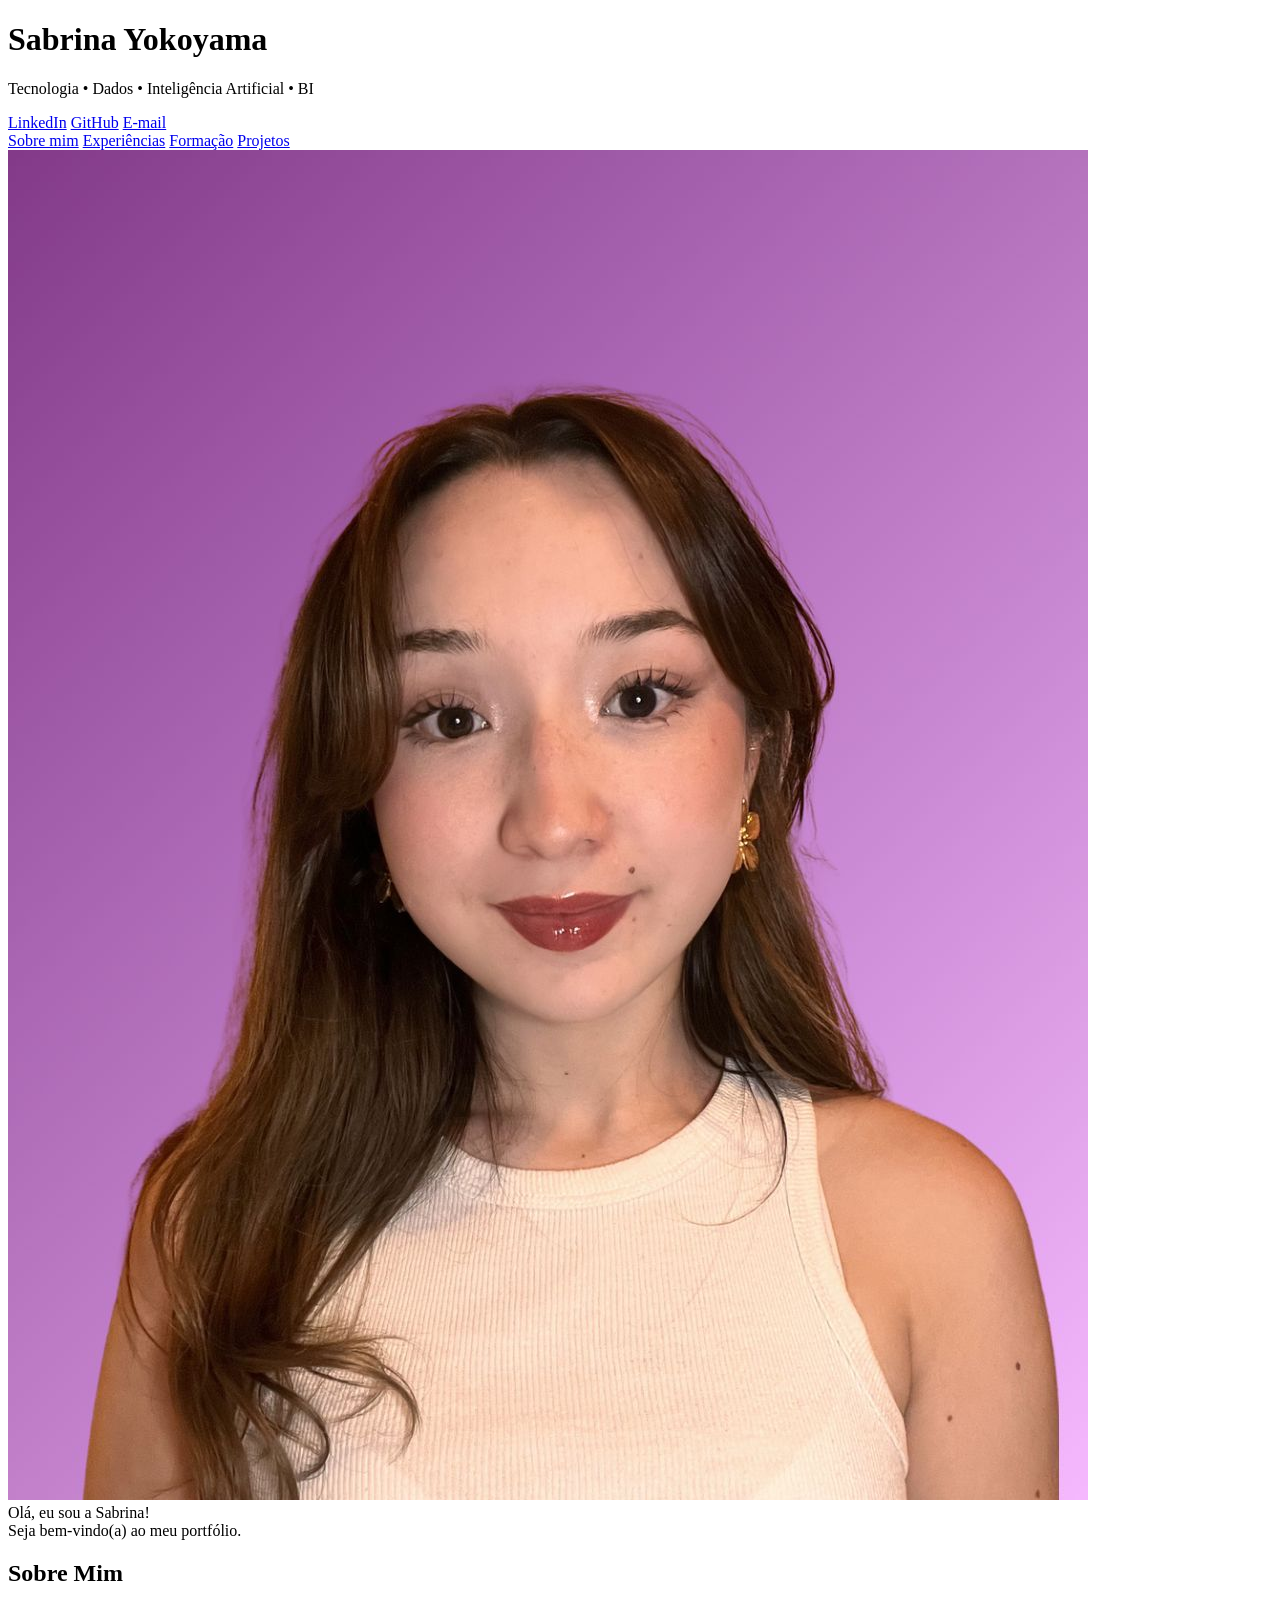
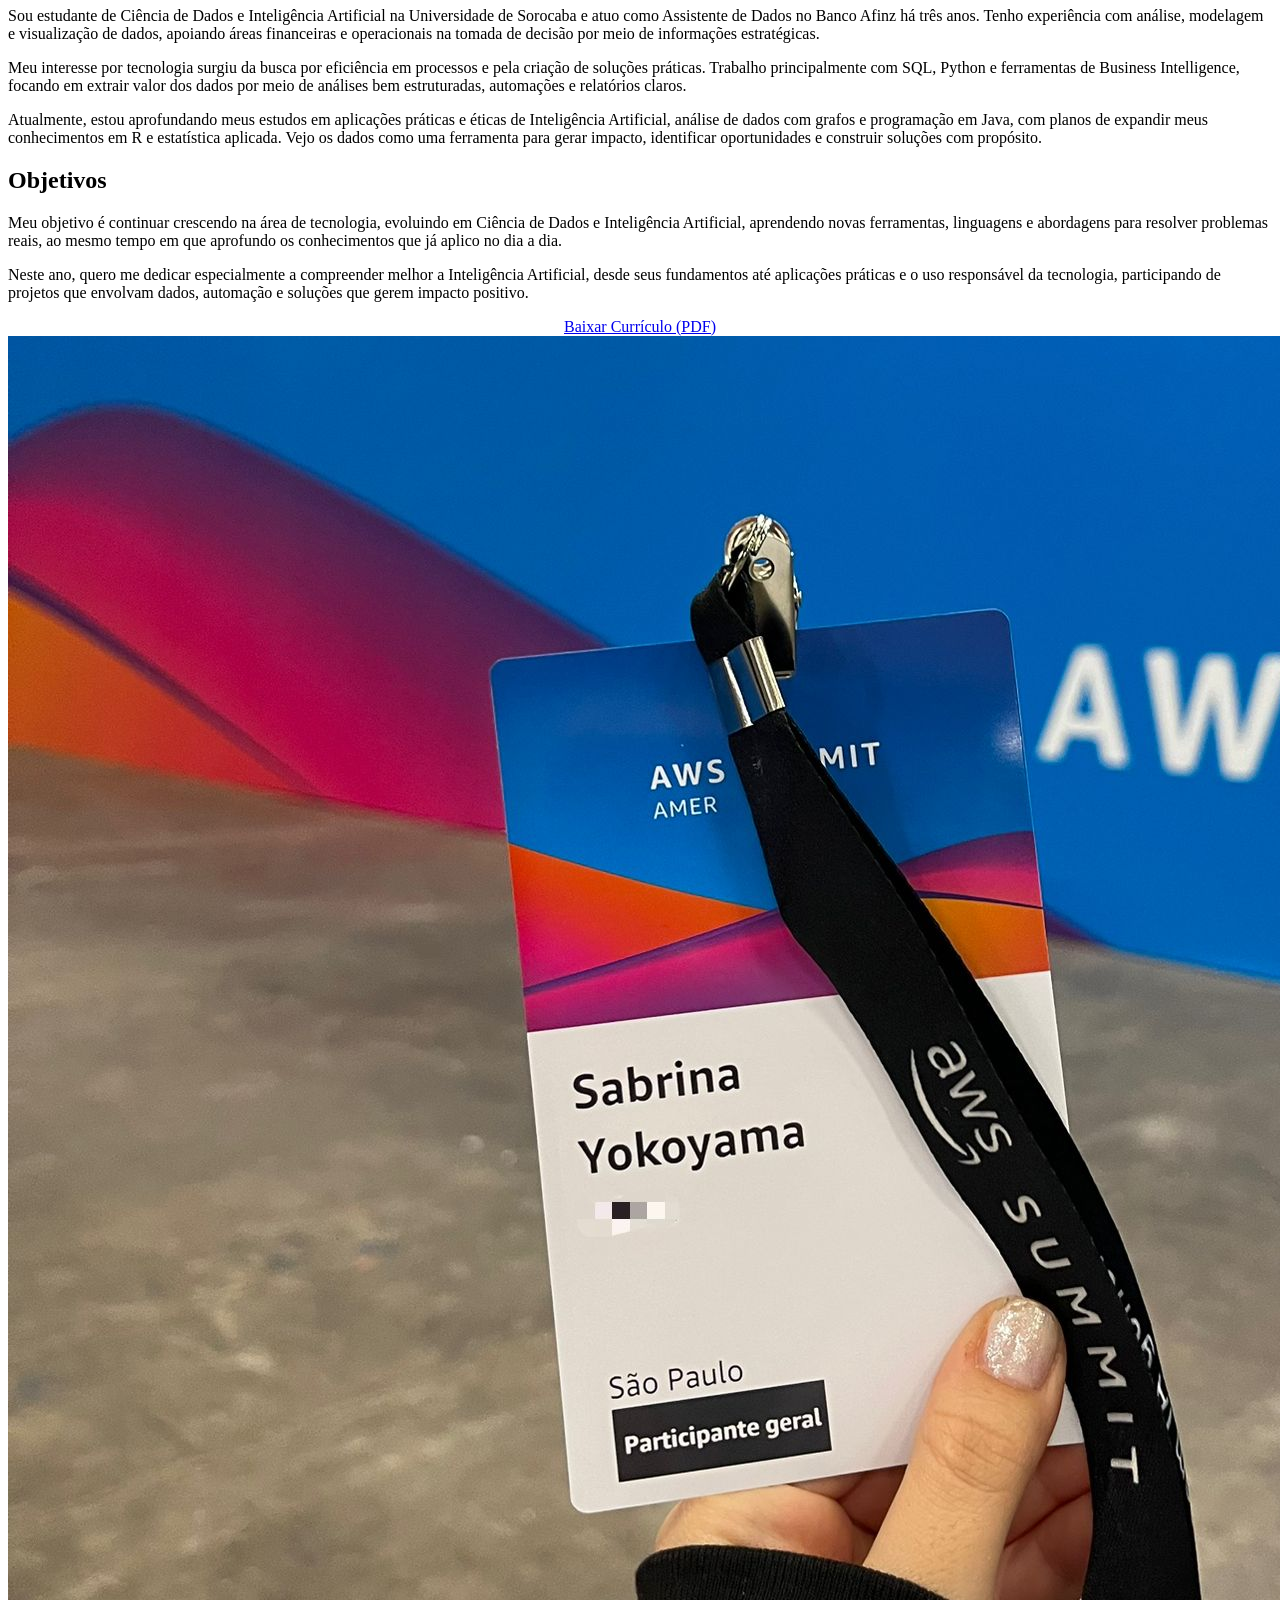
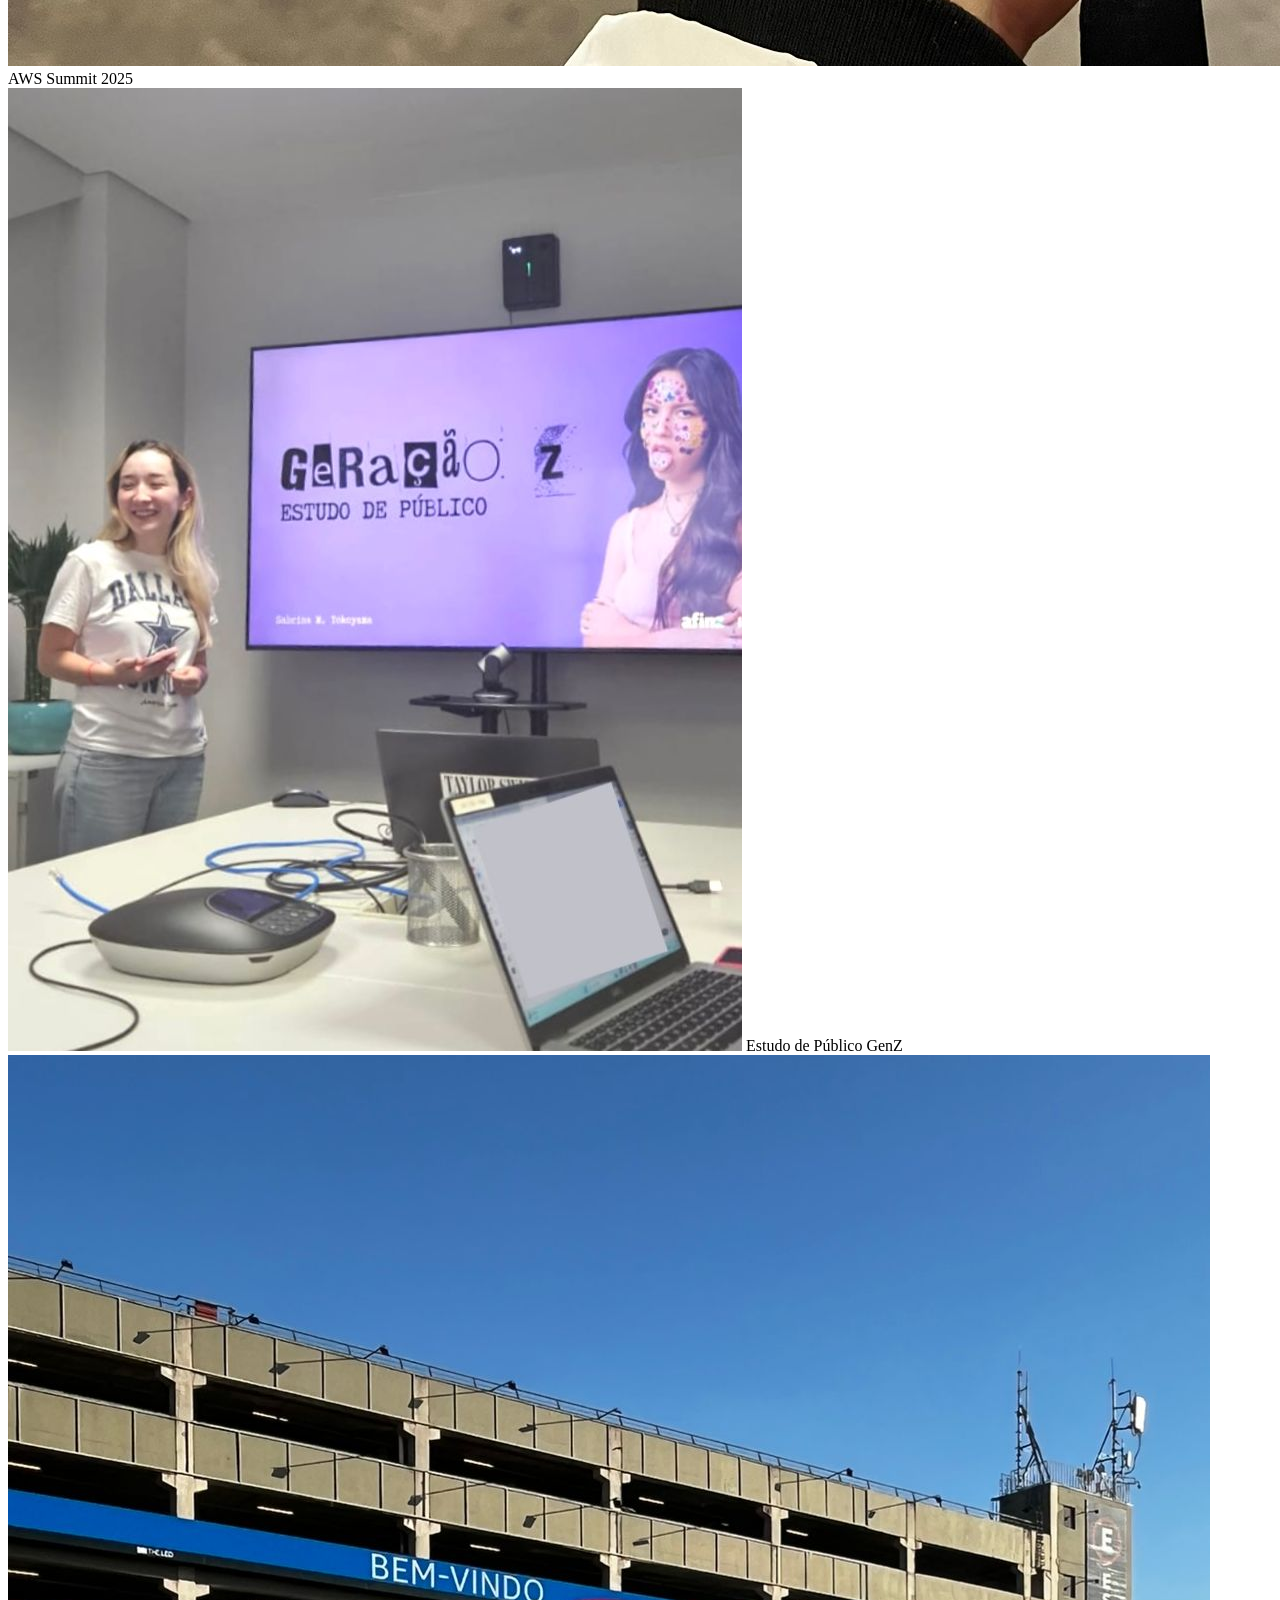
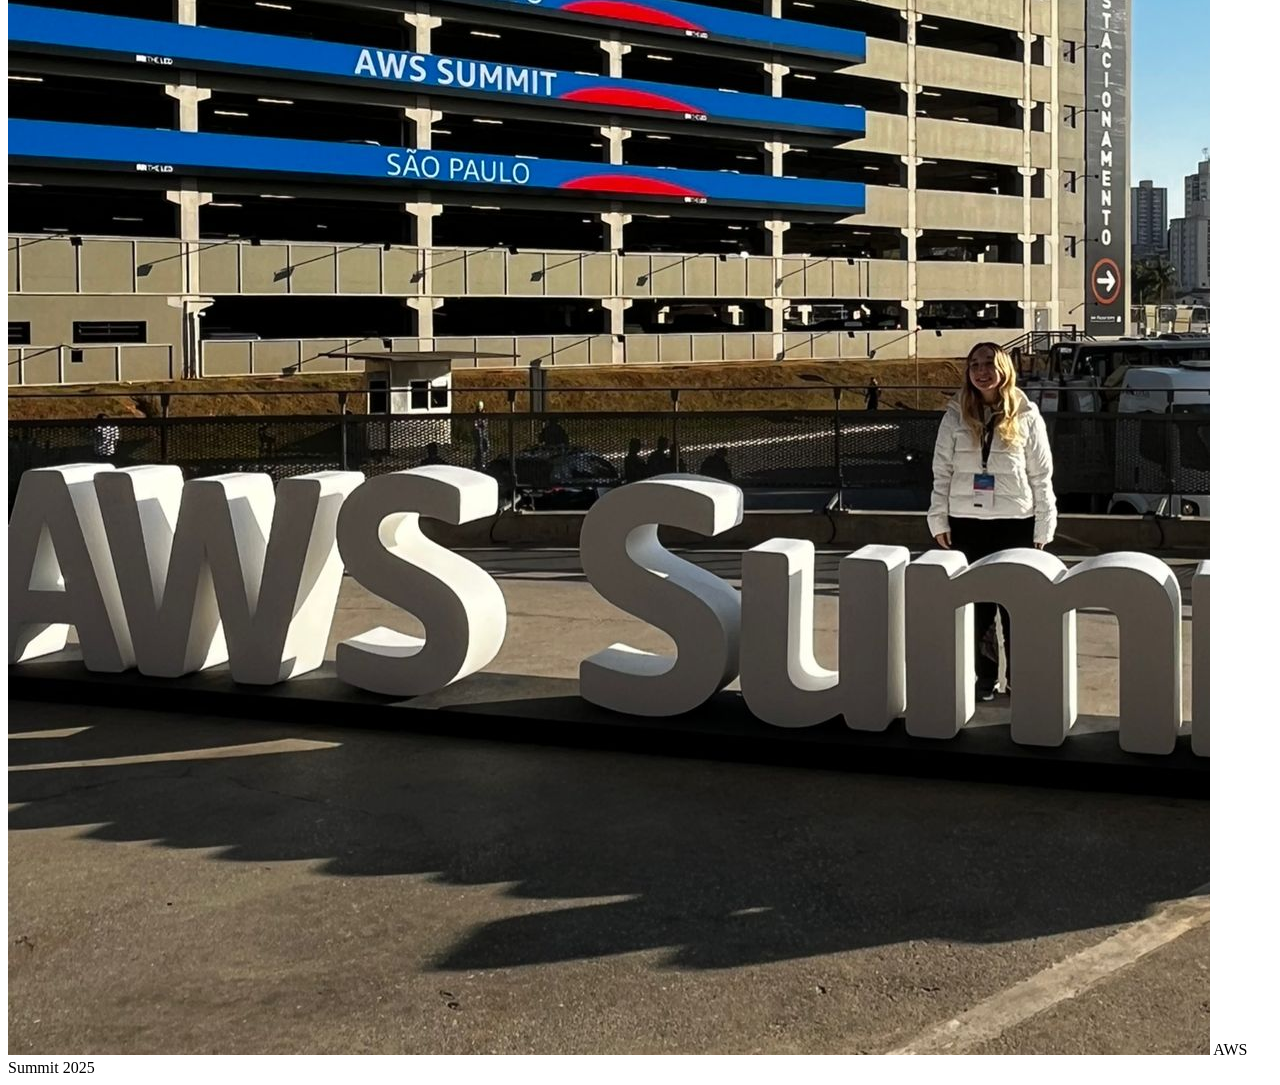
==== index.html @ c3973f82 "Upload arquivos de páginas" ====
<!DOCTYPE html>
<html lang="pt-BR">
<head>
  <meta charset="UTF-8">
  <title>Portfolio Sabrina Yokoyama</title>
  <link rel="stylesheet" href="css/style.css">
</head>
<body>

<header>
  <h1>Sabrina Yokoyama</h1>
  <p>Tecnologia • Dados • Inteligência Artificial • BI</p>
  
    <div class="header-buttons">
		<a href="https://www.linkedin.com/in/sabrina-yokoyama" target="_blank" class="header-btn">LinkedIn</a>
		<a href="https://github.com/sabrinayokoyama1" target="_blank" class="header-btn">GitHub</a>
		<a href="mailto:sabrinayokoyama1@gmail.com" class="header-btn">E-mail</a>
	</div>
</header>

<nav>
  <a href="index.html" class="active">Sobre mim</a>
  <a href="experiencias.html">Experiências</a>
  <a href="formacao.html">Formação</a>
  <a href="projetos.html">Projetos</a>
</nav>

<div class="container">

  <div class="profile-wrapper">
    <div class="profile-pic">
      <img src="assets/profile_sabrina.jpeg" alt="Foto">
    </div>

    <div class="speech-bubble">
      Olá, eu sou a Sabrina!<br>Seja bem-vindo(a) ao meu portfólio.
    </div>
  </div>

  <h2>Sobre Mim</h2>
	<p>
	Sou estudante de Ciência de Dados e Inteligência Artificial na Universidade de Sorocaba e atuo como Assistente de Dados no Banco Afinz há três anos. Tenho experiência com análise, modelagem e visualização de dados, apoiando áreas financeiras e operacionais na tomada de decisão por meio de informações estratégicas.
	</p>

	<p>
	Meu interesse por tecnologia surgiu da busca por eficiência em processos e pela criação de soluções práticas. Trabalho principalmente com SQL, Python e ferramentas de Business Intelligence, focando em extrair valor dos dados por meio de análises bem estruturadas, automações e relatórios claros.
	</p>

	<p>
	Atualmente, estou aprofundando meus estudos em aplicações práticas e éticas de Inteligência Artificial, análise de dados com grafos e programação em Java, com planos de expandir meus conhecimentos em R e estatística aplicada. Vejo os dados como uma ferramenta para gerar impacto, identificar oportunidades e construir soluções com propósito.
	</p>

	<h2>Objetivos</h2>
	<p>
	Meu objetivo é continuar crescendo na área de tecnologia, evoluindo em Ciência de Dados e Inteligência Artificial, aprendendo novas ferramentas, linguagens e abordagens para resolver problemas reais, ao mesmo tempo em que aprofundo os conhecimentos que já aplico no dia a dia.
	</p>

	<p>
	Neste ano, quero me dedicar especialmente a compreender melhor a Inteligência Artificial, desde seus fundamentos até aplicações práticas e o uso responsável da tecnologia, participando de projetos que envolvam dados, automação e soluções que gerem impacto positivo.
	</p>


  <div style="text-align:center;">
    <a href="assets/CV_Sabrina_Yokoyama.pdf" class="download-btn" download>Baixar Currículo (PDF)</a>
  </div>

  <div class="polaroid-frame">
    <div class="polaroid">
      <img src="assets/foto1.jpg">
      <span>AWS Summit 2025</span>
    </div>

    <div class="polaroid">
      <img src="assets/foto2.jpg">
      <span>Estudo de Público GenZ</span>
    </div>

    <div class="polaroid">
      <img src="assets/foto3.jpg">
      <span>AWS Summit 2025</span>
    </div>
  </div>

</div>

</body>
</html>
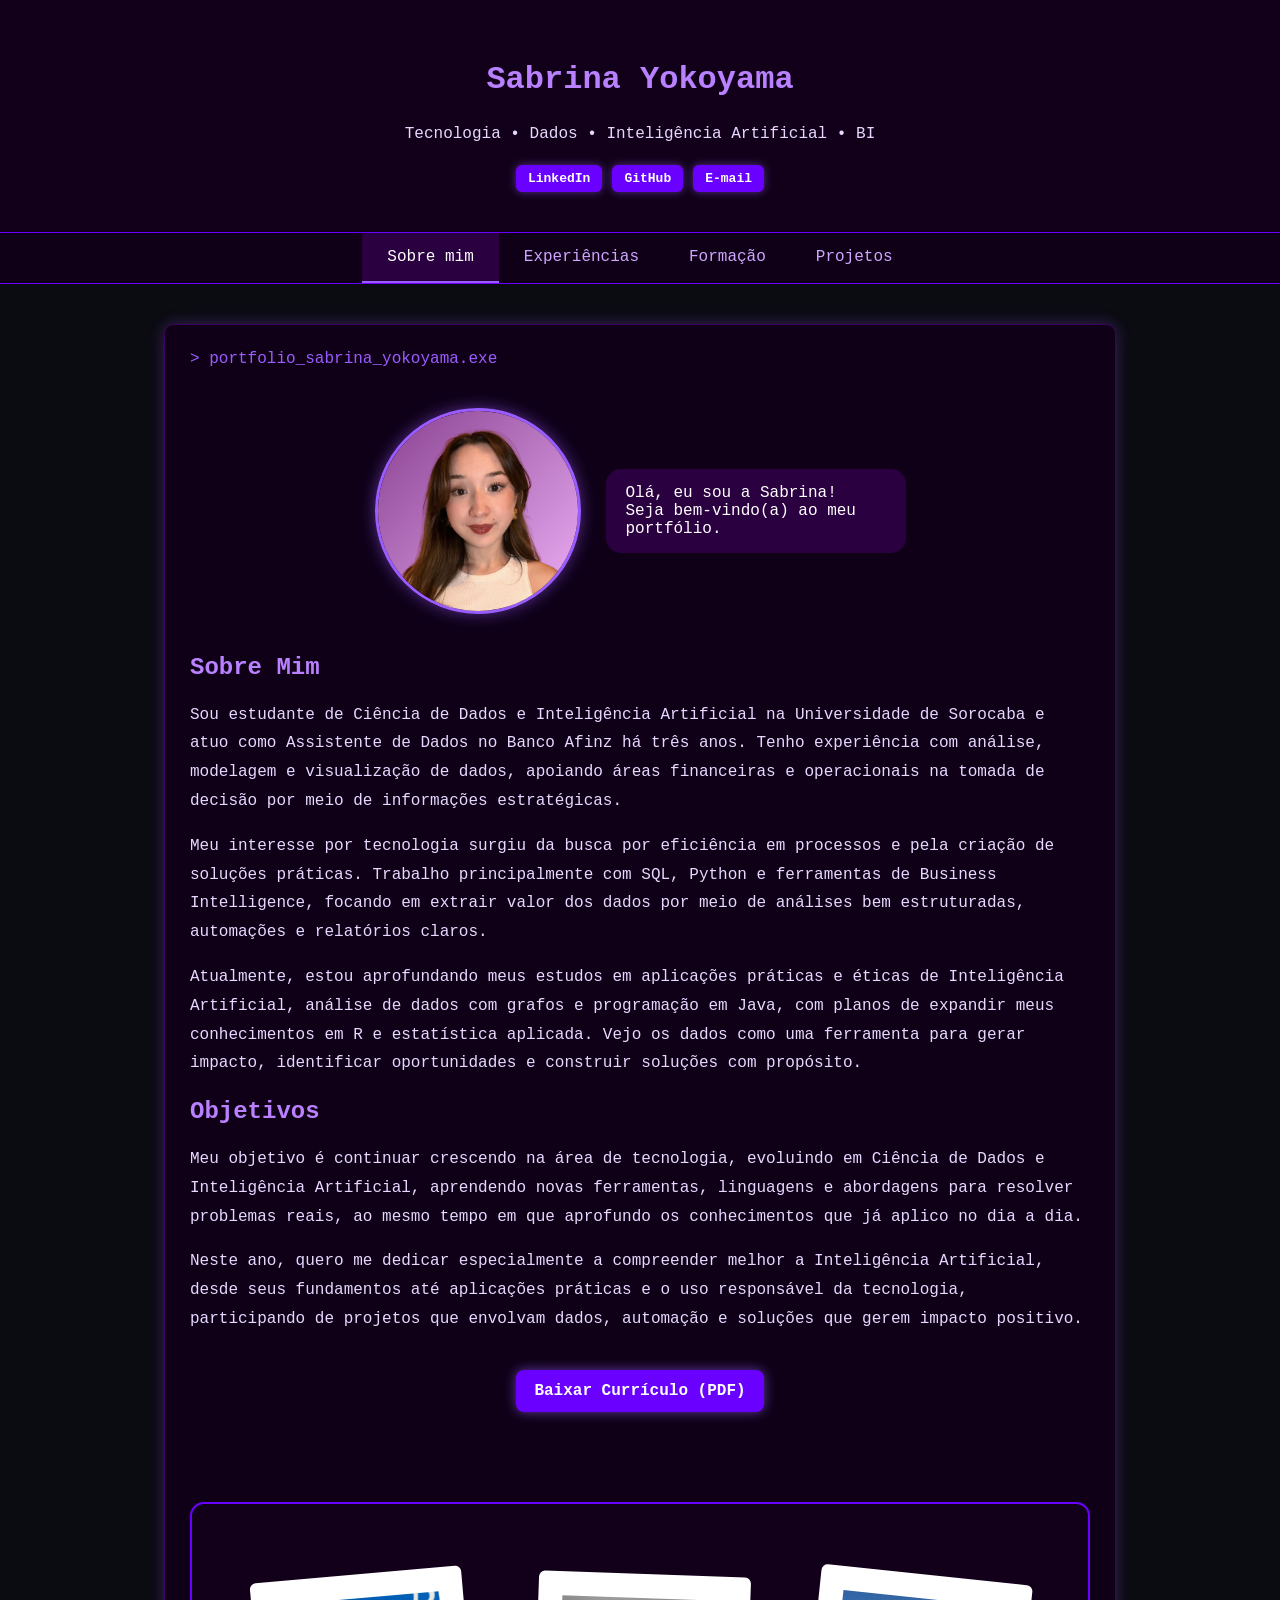
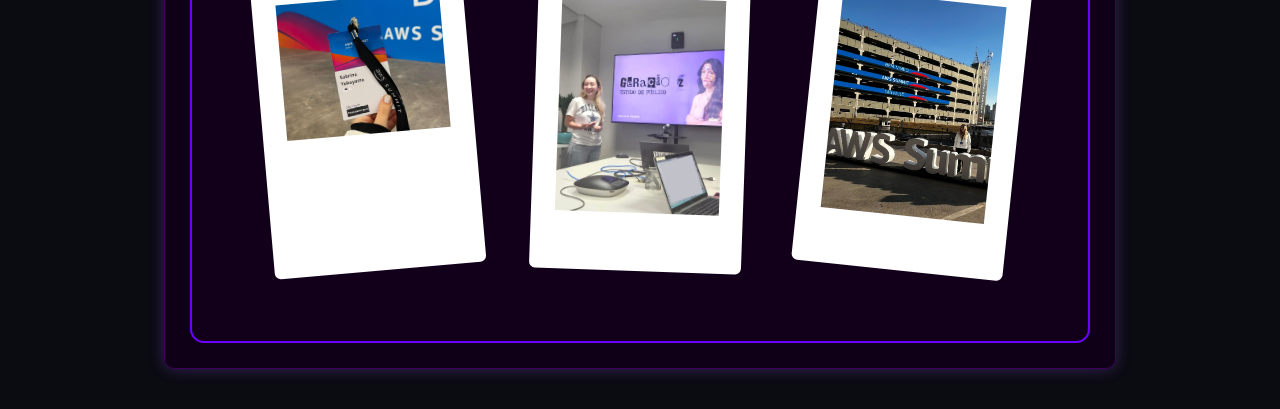
==== commit f7e27e8b: "Update index.html" ====
--- a/index.html
+++ b/index.html
@@ -65,21 +65,19 @@
   </div>
 
   <div class="polaroid-frame">
-    <div class="polaroid">
-      <img src="assets/foto1.jpg">
-      <span>AWS Summit 2025</span>
-    </div>
+  
+	  <div class="polaroid polaroid-1">
+		<img src="foto1.jpg">
+	  </div>
 
-    <div class="polaroid">
-      <img src="assets/foto2.jpg">
-      <span>Estudo de Público GenZ</span>
-    </div>
+	  <div class="polaroid polaroid-2">
+		<img src="foto2.jpg">
+	  </div>
 
-    <div class="polaroid">
-      <img src="assets/foto3.jpg">
-      <span>AWS Summit 2025</span>
-    </div>
-  </div>
+	  <div class="polaroid polaroid-3">
+		<img src="foto3.jpg">
+	  </div>
+	</div>
 
 </div>
 
--- a/css/style.css
+++ b/css/style.css
@@ -0,0 +1,284 @@
+body {
+  font-family: 'Consolas', 'Courier New', monospace;
+  margin: 0;
+  background: #0b0b12;
+  color: #e6d9ff;
+}
+
+header {
+  background: #12001a;
+  color: #d6b3ff;
+  padding: 40px;
+  text-align: center;
+  border-bottom: 1px solid #6a00ff;
+}
+
+nav {
+  display: flex;
+  justify-content: center;
+  background: #0f0018;
+  border-bottom: 1px solid #6a00ff;
+}
+
+nav a {
+  background: none;
+  border: none;
+  color: #cfa6ff;
+  padding: 15px 25px;
+  cursor: pointer;
+  font-size: 16px;
+  font-family: inherit;
+  text-decoration: none;
+}
+
+nav a:hover,
+nav a.active {
+  background: #2a0040;
+  color: #ffffff;
+  border-bottom: 2px solid #9b5cff;
+}
+
+.container {
+  max-width: 900px;
+  margin: 40px auto;
+  padding: 25px;
+  background: #0f0018;
+  border-radius: 10px;
+  box-shadow: 0 0 15px rgba(155, 92, 255, 0.3);
+  border: 1px solid #3d005c;
+}
+
+.container::before {
+  content: "> portfolio_sabrina_yokoyama.exe";
+  display: block;
+  color: #9b5cff;
+  margin-bottom: 15px;
+}
+
+h1, h2 {
+  color: #b980ff;
+}
+
+p, li {
+  color: #e6d9ff;
+  line-height: 1.8;
+  animation: fadeIn 1.8s ease forwards;
+}
+
+ul {
+  list-style: square;
+  padding-left: 20px;
+}
+
+@keyframes fadeIn {
+  from { opacity: 0; transform: translateY(10px); }
+  to { opacity: 1; transform: translateY(0); }
+}
+
+/* Foto */
+.profile-wrapper {
+  display: flex;
+  align-items: center;
+  justify-content: center;
+  gap: 25px;
+  margin: 40px 0;
+}
+
+.profile-pic {
+  width: 200px;
+  height: 200px;
+  border-radius: 50%;
+  border: 3px solid #9b5cff;
+  overflow: hidden;
+  box-shadow: 0 0 15px rgba(155, 92, 255, 0.5);
+}
+
+.profile-pic img {
+  width: 100%;
+  height: 100%;
+  object-fit: cover;
+}
+
+/* Balão */
+.speech-bubble {
+  background: #2a0040;
+  color: #ffffff;
+  padding: 15px 20px;
+  border-radius: 15px;
+  max-width: 260px;
+  position: relative;
+}
+
+.speech-bubble::before {
+  content: "";
+  position: absolute;
+  left: -10px;
+  top: 20px;
+  border-width: 10px;
+  border-style: solid;
+  border-color: transparent #2a0040 transparent transparent;
+}
+
+/* Polaroids */
+.polaroid-frame {
+  margin-top: 50px;
+  padding: 70px;          
+  display: flex;
+  justify-content: center;
+  gap: 60px;             
+  background: #12001a;
+  border: 2px solid #6a00ff;
+  border-radius: 14px;
+}
+
+.polaroid {
+  width: 340px;         
+  background: #ffffff;
+  padding: 24px 24px 50px; 
+  border-radius: 6px;
+  text-align: center;
+  transition: transform 0.3s ease;
+}
+
+.polaroid img {
+  width: 100%;
+  height: auto;
+}
+
+.polaroid span {
+  display: block;
+  margin-top: 10px;
+  font-size: 28px;
+  color: #2a0040;
+}
+
+/* Inclinações sutis */ 
+.polaroid-1 { 
+  transform: rotate(-5deg); 
+} 
+
+.polaroid-2 { 
+  transform: rotate(2deg); 
+} 
+.polaroid-3 { 
+  transform: rotate(6deg); 
+}          
+
+.polaroid:hover {
+  transform: scale(1.05);
+}
+
+/* Container para projetos */
+.project-card {
+  max-width: 900px;
+  margin: 20px auto;
+  padding: 20px;
+  background: #1A0029;
+  border-radius: 10px;
+  box-shadow: 0 0 15px rgba(155, 92, 255, 0.3);
+  border: 1px solid #3d005c;
+}
+
+.project-card h3 {
+  color: #b980ff;
+  margin-bottom: 8px;
+}
+
+.project-card p {
+  margin: 10px 0;
+}
+
+.project-card a {
+  display: inline-block;
+  margin-top: 10px;
+}
+
+/* Botões de cabeçalho */
+.header-buttons {
+  margin-top: 10px;
+  display: flex;
+  justify-content: center;
+  gap: 10px;
+  flex-wrap: wrap;
+}
+
+.header-btn {
+  padding: 6px 12px;
+  background: #6a00ff;
+  color: #ffffff;
+  text-decoration: none;
+  border-radius: 6px;
+  font-size: 13px;
+  font-weight: bold;
+  box-shadow: 0 0 8px rgba(155, 92, 255, 0.5);
+  transition: background 0.3s, transform 0.2s;
+}
+
+.header-btn:hover {
+  background: #9b5cff;
+  transform: translateY(-2px);
+}
+
+/* Botão Download CV */
+.download-btn {
+  display: inline-block;
+  margin: 20px 0 40px;
+  padding: 12px 18px;
+  background: #6a00ff;
+  color: #ffffff;
+  text-decoration: none;
+  border-radius: 8px;
+  font-weight: bold;
+  box-shadow: 0 0 12px rgba(155, 92, 255, 0.6);
+  transition: background 0.3s, transform 0.2s;
+}
+
+.download-btn:hover {
+  background: #9b5cff;
+  transform: translateY(-2px);
+}
+
+/* Header Projetos */
+.projects-header {
+  display: flex;
+  align-items: center;
+  gap: 15px;
+}
+
+/* Botão GitHub */
+.github-btn {
+  display: inline-block;
+  margin: 10px;
+  padding: 12px 18px;
+  background: #6a00ff;
+  color: #ffffff;
+  text-decoration: none;
+  border-radius: 8px;
+  font-weight: bold;
+  box-shadow: 0 0 12px rgba(155, 92, 255, 0.6);
+  transition: background 0.3s, transform 0.2s;
+}
+
+.github-btn:hover {
+  background: #9b5cff;
+  transform: translateY(-2px);
+}
+
+/* Botão ver no GitHub */ 
+.viewgh-btn {
+  display: inline-block;
+  margin: 5px;
+  padding: 12px 18px;
+  background: #707070;
+  color: #ffffff;
+  text-decoration: none;
+  border-radius: 8px;
+  font-weight: bold;
+  box-shadow: 0 0 12px rgba(155, 92, 255, 0.6);
+  transition: background 0.3s, transform 0.2s;
+}
+
+.viewgh-btn:hover {
+  background: #333333;
+  transform: translateY(-2px);
+}
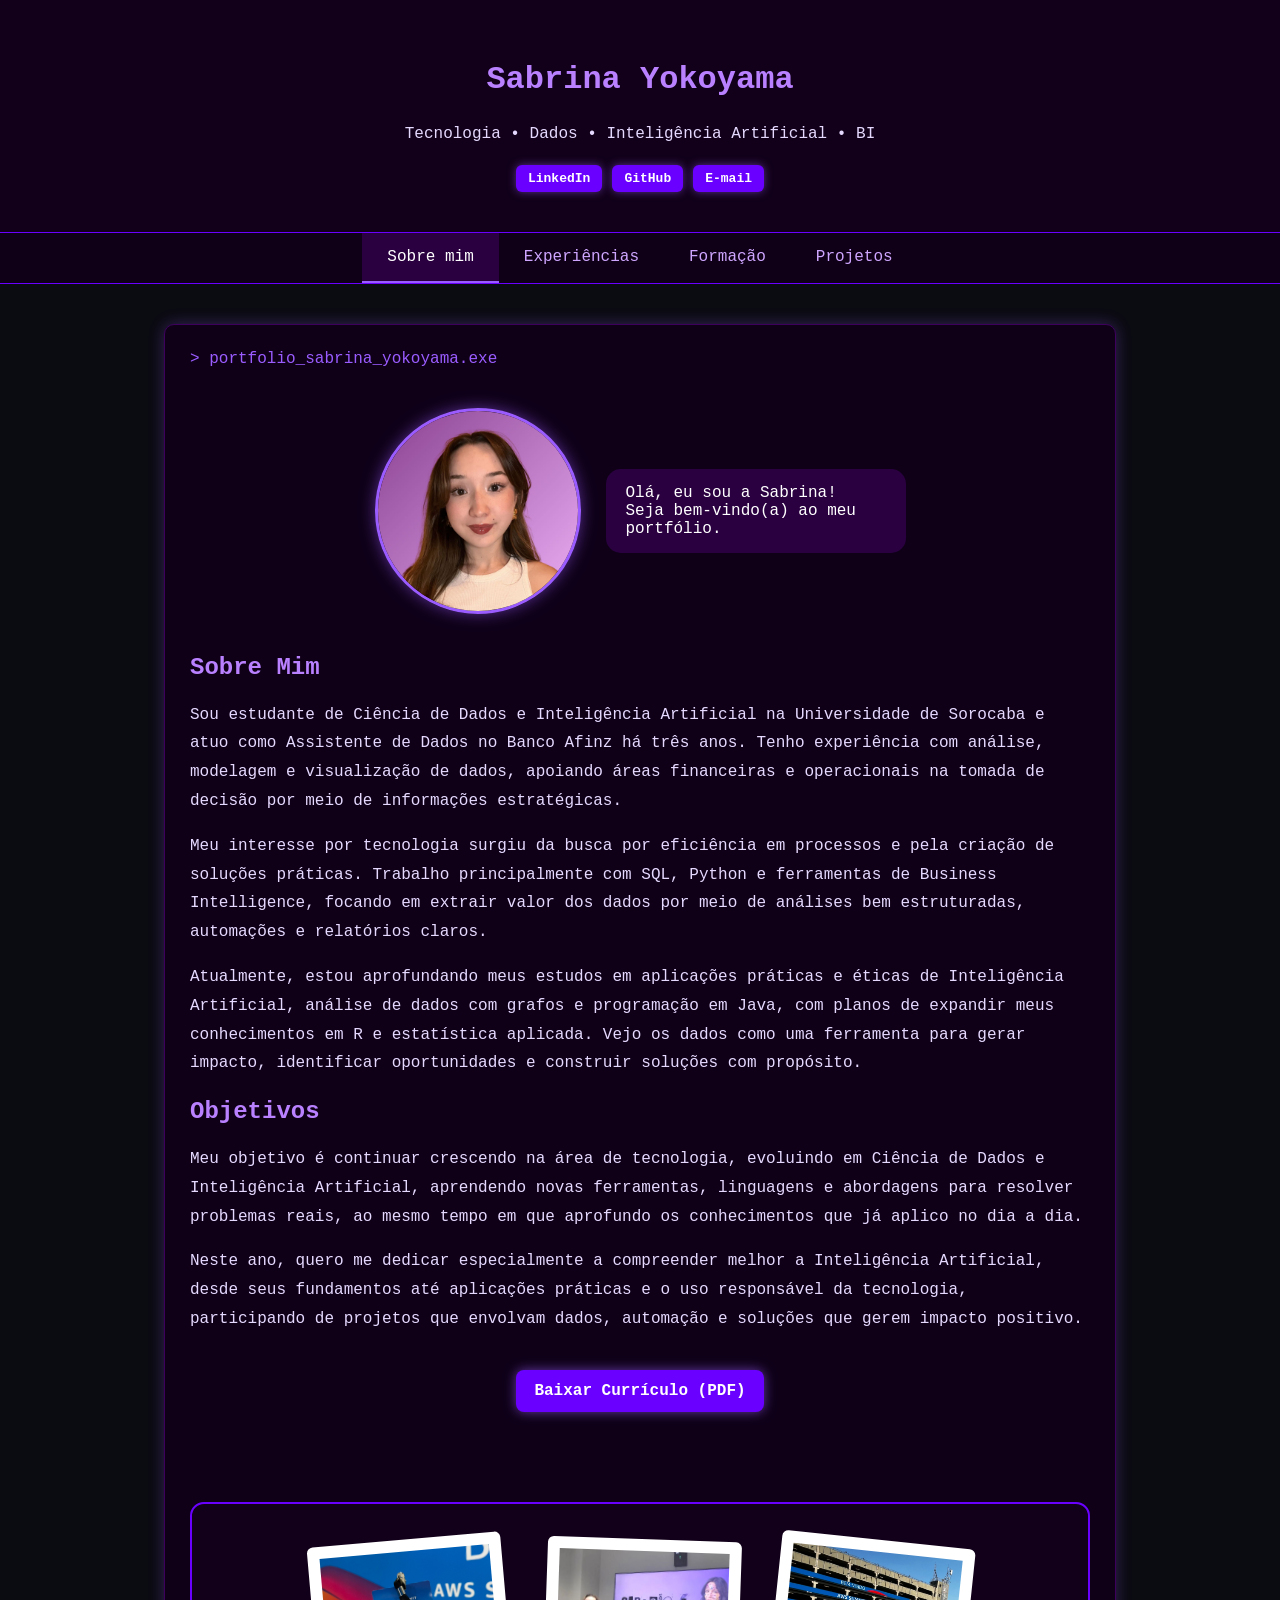
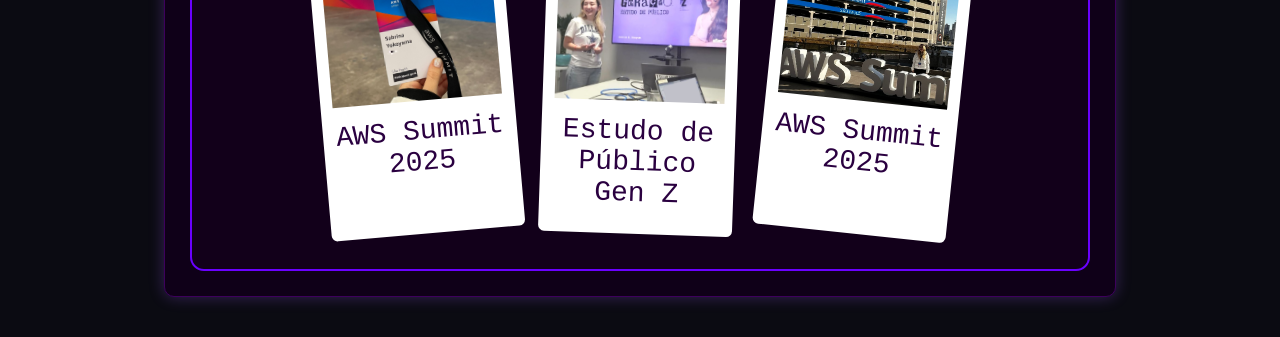
==== commit e53d8c8a: "Update index.html" ====
--- a/index.html
+++ b/index.html
@@ -67,15 +67,18 @@
   <div class="polaroid-frame">
   
 	  <div class="polaroid polaroid-1">
-		<img src="foto1.jpg">
+		<img src="assets/foto1.jpg">
+		<span>AWS Summit 2025</span>
 	  </div>
 
 	  <div class="polaroid polaroid-2">
-		<img src="foto2.jpg">
+		<img src="assets/foto2.jpg">
+		  <span>Estudo de Público Gen Z</span>
 	  </div>
 
 	  <div class="polaroid polaroid-3">
-		<img src="foto3.jpg">
+		<img src="assets/foto3.jpg">
+		<span>AWS Summit 2025</span>
 	  </div>
 	</div>
 
@@ -83,3 +86,4 @@
 
 </body>
 </html>
+
--- a/css/style.css
+++ b/css/style.css
@@ -122,19 +122,19 @@
 /* Polaroids */
 .polaroid-frame {
   margin-top: 50px;
-  padding: 70px;          
-  display: flex;
-  justify-content: center;
-  gap: 60px;             
+  padding: 35px;
+  display: flex;
+  justify-content: center;
+  gap: 30px;
   background: #12001a;
   border: 2px solid #6a00ff;
   border-radius: 14px;
 }
 
 .polaroid {
-  width: 340px;         
+  width: 170px;
   background: #ffffff;
-  padding: 24px 24px 50px; 
+  padding: 12px 12px 25px;
   border-radius: 6px;
   text-align: center;
   transition: transform 0.3s ease;
@@ -142,7 +142,8 @@
 
 .polaroid img {
   width: 100%;
-  height: auto;
+  height: 150px;
+  object-fit: cover;
 }
 
 .polaroid span {
@@ -282,3 +283,5 @@
   background: #333333;
   transform: translateY(-2px);
 }
+
+
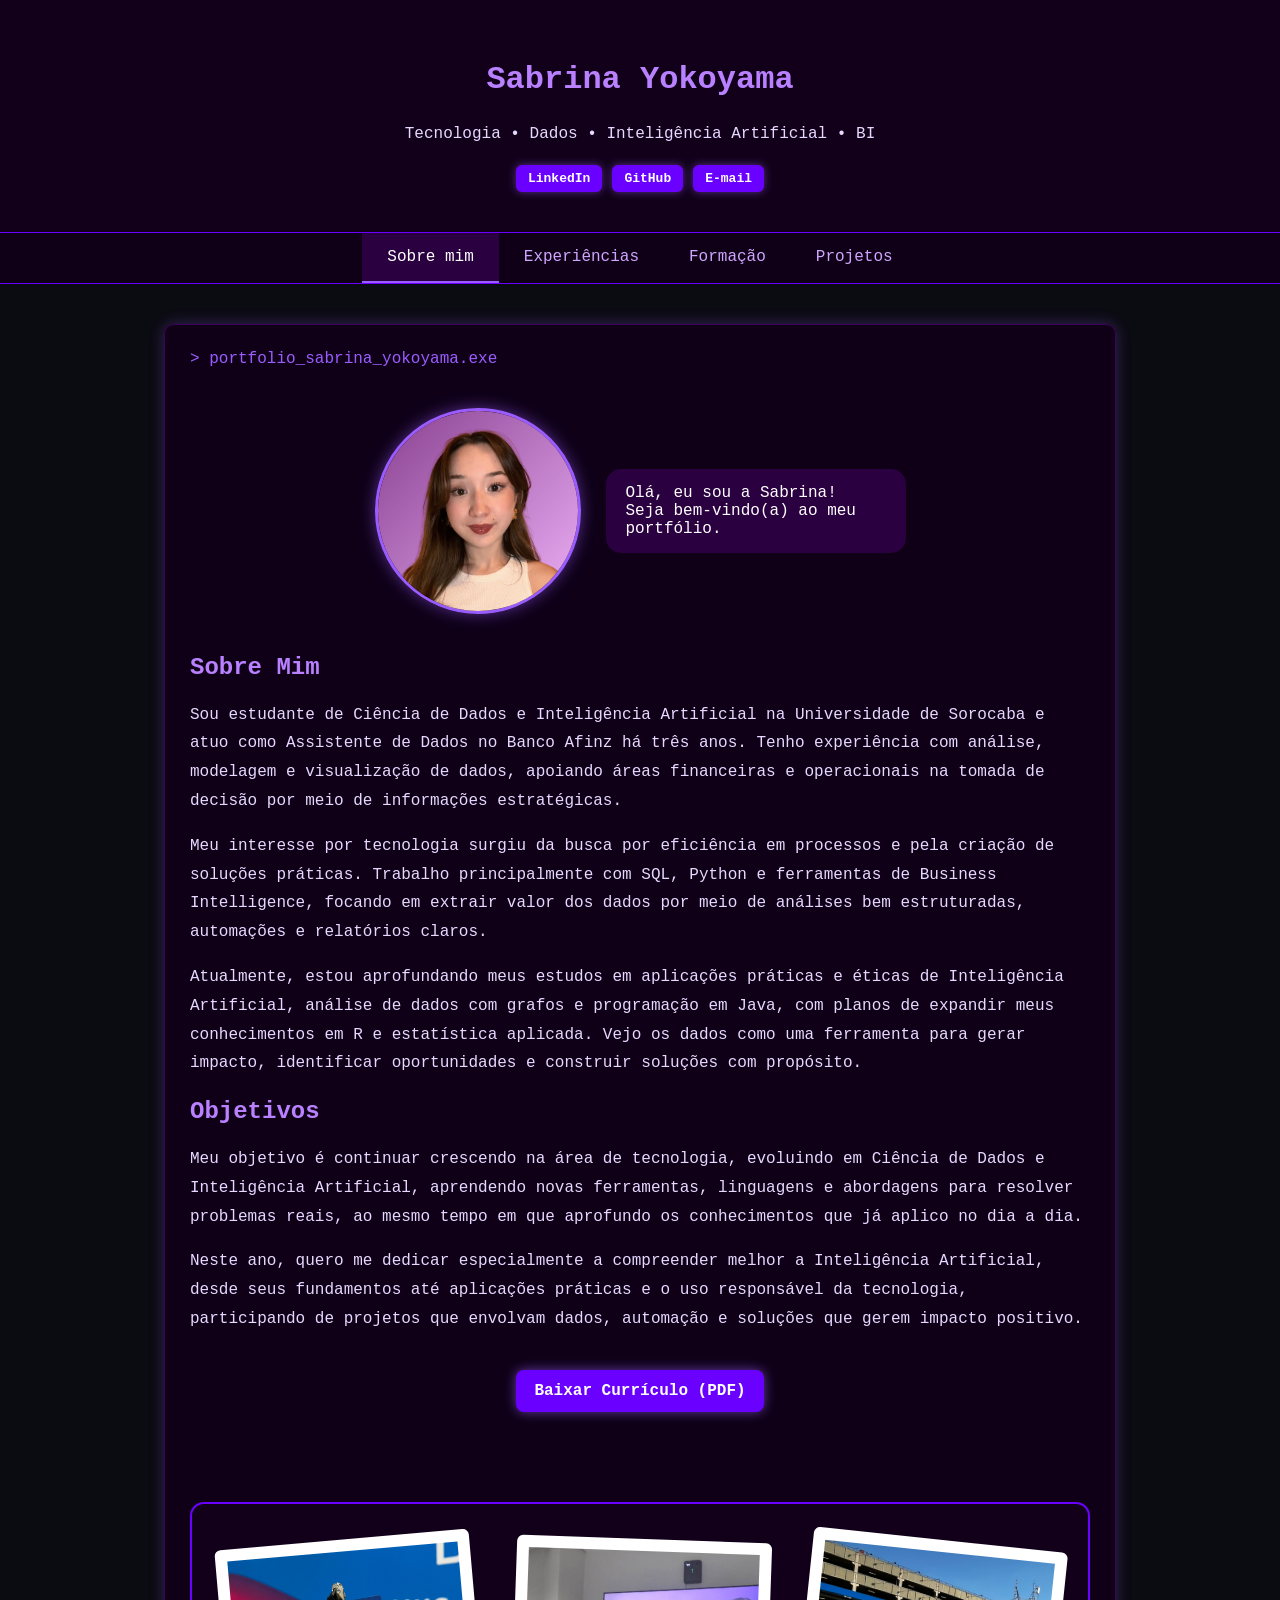
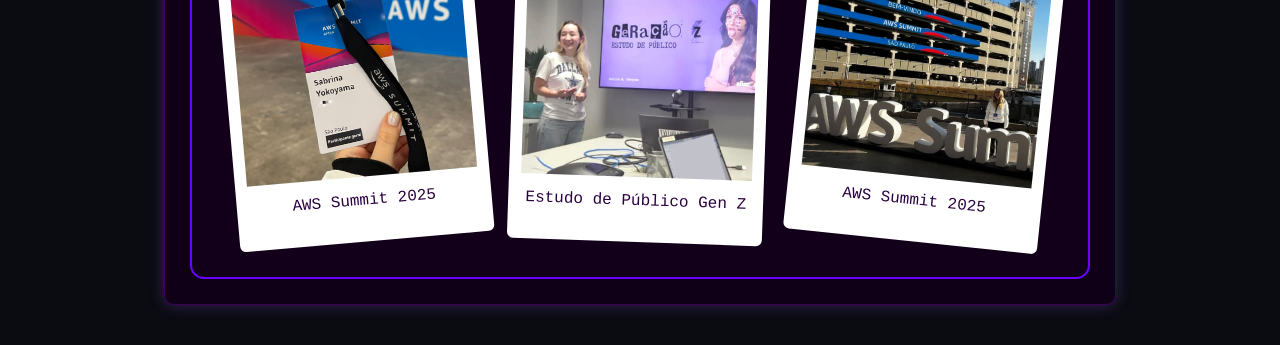
==== commit 55a4f1a4: "Update index.html (Zoom image on click)" ====
--- a/index.html
+++ b/index.html
@@ -66,24 +66,29 @@
 
   <div class="polaroid-frame">
   
-	  <div class="polaroid polaroid-1">
-		<img src="assets/foto1.jpg">
-		<span>AWS Summit 2025</span>
-	  </div>
+  <div class="polaroid polaroid-1" onclick="openZoom(this)">
+    <img src="assets/foto1.jpg" alt="AWS Summit 2025">
+    <span>AWS Summit 2025</span>
+  </div>
 
-	  <div class="polaroid polaroid-2">
-		<img src="assets/foto2.jpg">
-		  <span>Estudo de Público Gen Z</span>
-	  </div>
+  <div class="polaroid polaroid-2" onclick="openZoom(this)">
+    <img src="assets/foto2.jpg" alt="Estudo de Público Gen Z">
+    <span>Estudo de Público Gen Z</span>
+  </div>
 
-	  <div class="polaroid polaroid-3">
-		<img src="assets/foto3.jpg">
-		<span>AWS Summit 2025</span>
-	  </div>
-	</div>
+  <div class="polaroid polaroid-3" onclick="openZoom(this)">
+    <img src="assets/foto3.jpg" alt="AWS Summit 2025">
+    <span>AWS Summit 2025</span>
+  </div>
 
 </div>
 
+<!-- Modal de zoom -->
+<div class="zoom-modal" id="zoomModal" onclick="closeZoom()">
+  <img id="zoomImage" src="">
+</div>
+	
 </body>
 </html>
 
+
--- a/css/style.css
+++ b/css/style.css
@@ -132,9 +132,9 @@
 }
 
 .polaroid {
-  width: 170px;
+  width: 250px;
   background: #ffffff;
-  padding: 12px 12px 25px;
+  padding: 12px 12px 32px;
   border-radius: 6px;
   text-align: center;
   transition: transform 0.3s ease;
@@ -142,15 +142,22 @@
 
 .polaroid img {
   width: 100%;
-  height: 150px;
+  height: 226px;
   object-fit: cover;
 }
 
 .polaroid span {
   display: block;
   margin-top: 10px;
-  font-size: 28px;
+  font-size: 16px;
   color: #2a0040;
+}
+
+/* Ajuste para telas menores */
+@media (max-width: 768px) {
+  .polaroid span {
+    font-size: 14px;
+  }
 }
 
 /* Inclinações sutis */ 
@@ -168,6 +175,31 @@
 .polaroid:hover {
   transform: scale(1.05);
 }
+
+/* Modal de zoom */
+.zoom-modal {
+  display: none;
+  position: fixed;
+  z-index: 999;
+  inset: 0;
+  background: rgba(0, 0, 0, 0.8);
+  justify-content: center;
+  align-items: center;
+}
+
+.zoom-modal img {
+  max-width: 90%;
+  max-height: 90%;
+  border-radius: 10px;
+  box-shadow: 0 0 30px #6a00ff;
+  animation: zoomIn 0.3s ease;
+}
+
+@keyframes zoomIn {
+  from { transform: scale(0.7); opacity: 0; }
+  to { transform: scale(1); opacity: 1; }
+}
+
 
 /* Container para projetos */
 .project-card {
@@ -285,3 +317,8 @@
 }
 
 
+
+
+
+
+
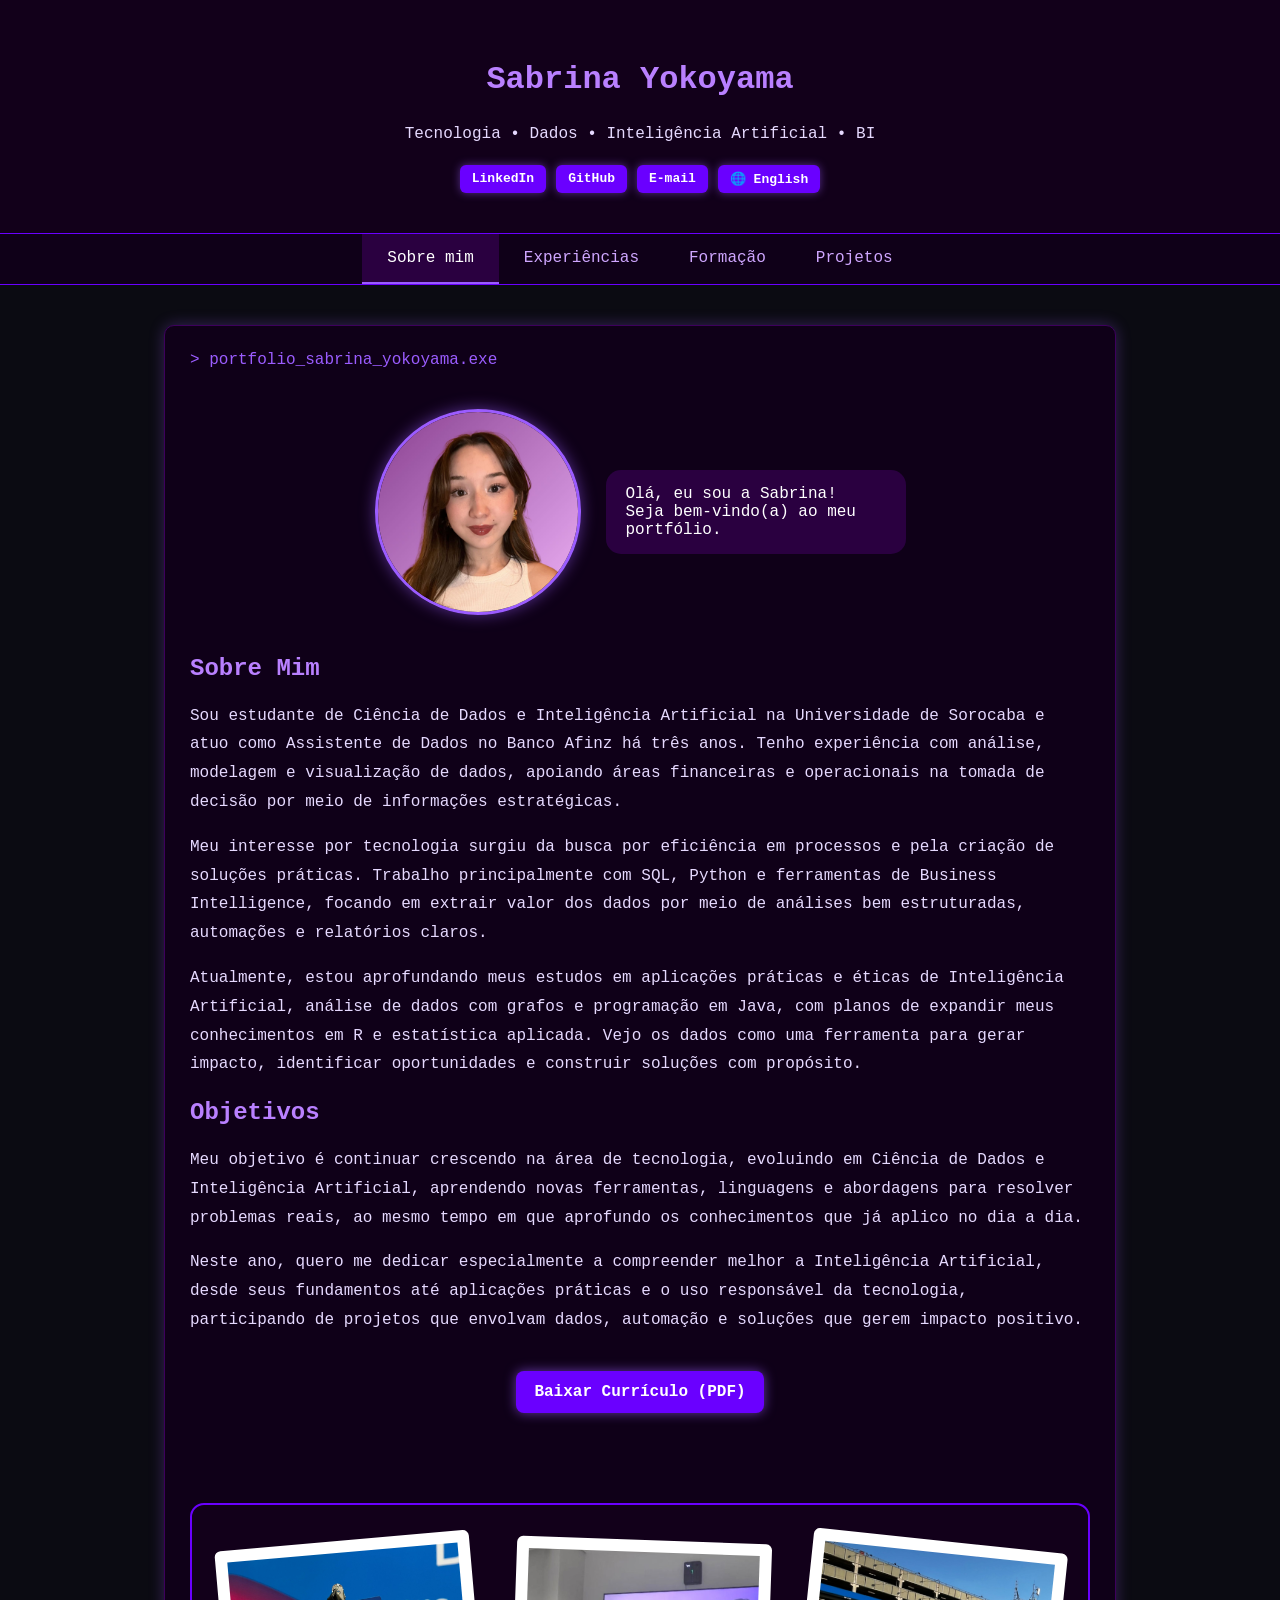
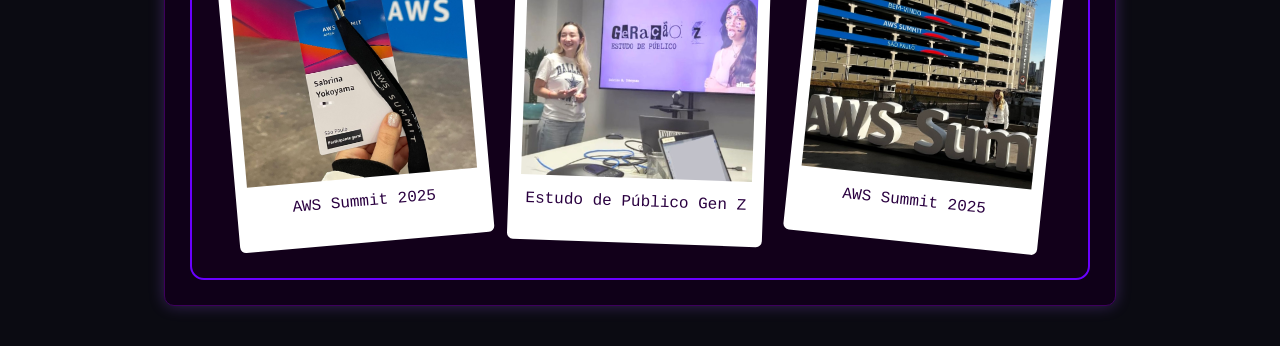
==== commit 4364ad6c: "Add English language button and update links Added English language option and updated links." ====
--- a/index.html
+++ b/index.html
@@ -12,9 +12,10 @@
   <p>Tecnologia • Dados • Inteligência Artificial • BI</p>
   
     <div class="header-buttons">
-		<a href="https://www.linkedin.com/in/sabrina-yokoyama" target="_blank" class="header-btn">LinkedIn</a>
-		<a href="https://github.com/sabrinayokoyama1" target="_blank" class="header-btn">GitHub</a>
-		<a href="mailto:sabrinayokoyama1@gmail.com" class="header-btn">E-mail</a>
+	  <a href="https://www.linkedin.com/in/sabrina-yokoyama" target="_blank" class="header-btn">LinkedIn</a>
+	  <a href="https://github.com/sabrinayokoyama1" target="_blank" class="header-btn">GitHub</a>
+	  <a href="mailto:sabrinayokoyama1@gmail.com" class="header-btn">E-mail</a>
+	  <a href="index-en.html" class="header-btn">🌐 English</a>
 	</div>
 </header>
 
@@ -92,3 +93,4 @@
 </html>
 
 
+
